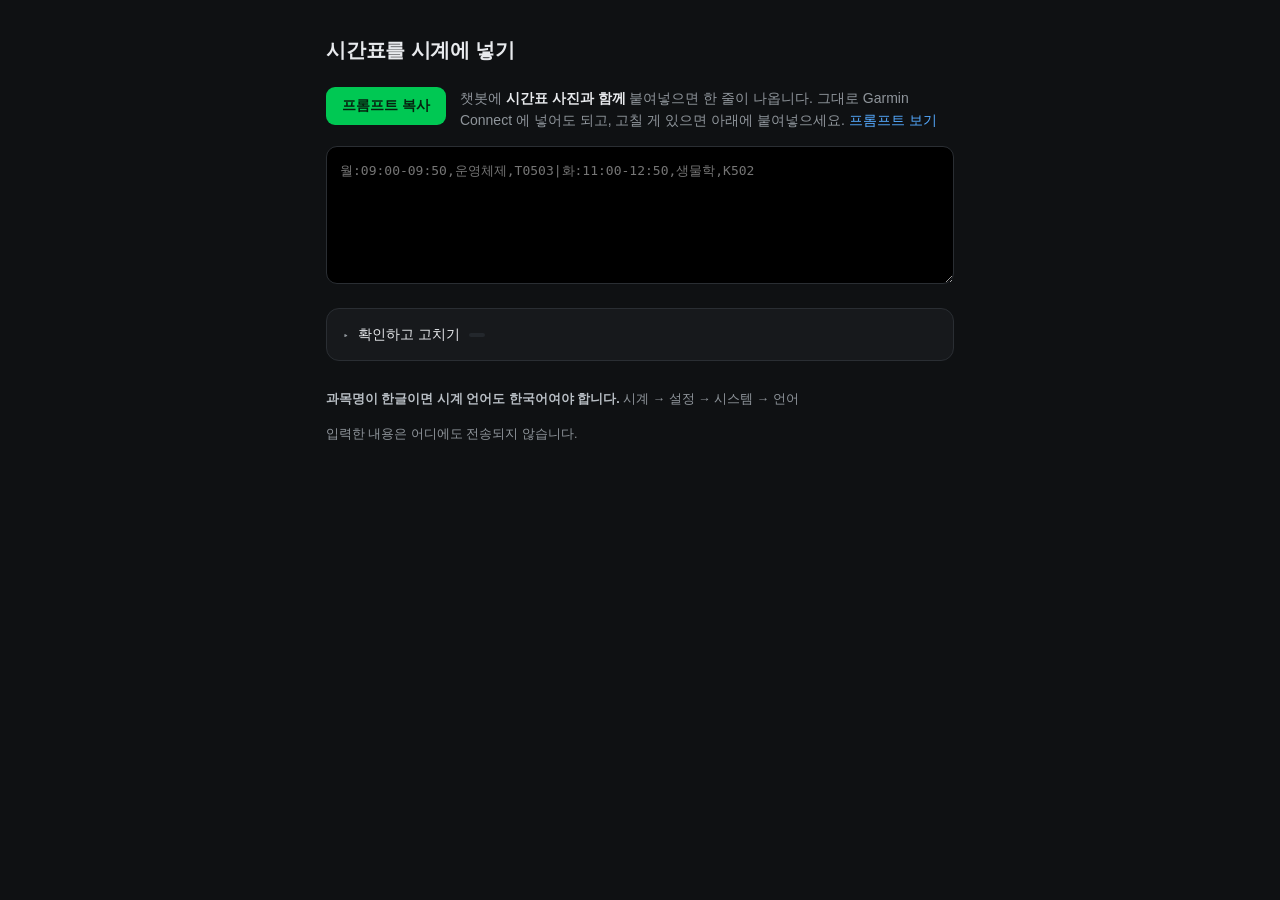
==== docs/index.html @ bea80589 "프롬프트가 복사용 한 줄만 내놓게 한다 확인용 블록을 뺀다. 두 벌을 내놓으면 어느 쪽을 복사할지 헷갈리고, 확인은 페이지에 붙여넣으면 표로 펼쳐지니 거기서 하면 된다.  한 줄만" ====
<!doctype html>
<html lang="ko">
<meta charset="utf-8">
<meta name="viewport" content="width=device-width,initial-scale=1">
<title>시간표 넣기 · Next Class</title>
<link rel="stylesheet" href="style.css">

<h1>시간표를 시계에 넣기</h1>

<div class="lead">
  <button id="copyPrompt" class="btn primary">프롬프트 복사</button>
  <p>챗봇에 <b>시간표 사진과 함께</b> 붙여넣으면 한 줄이 나옵니다.
    그대로 Garmin Connect 에 넣어도 되고, 고칠 게 있으면 아래에 붙여넣으세요.
    <a href="#" id="showPrompt" class="lnk">프롬프트 보기</a></p>
</div>

<pre id="prompt" class="prompt" hidden>불러오는 중…</pre>

<textarea id="paste" rows="5" placeholder="월:09:00-09:50,운영체제,T0503|화:11:00-12:50,생물학,K502"></textarea>

<div id="result" hidden>
  <div class="card">
    <div class="cardhead">
      <b>Garmin Connect → Next Class → 설정 → 한 번에 입력</b>
      <span id="len" class="len"></span>
    </div>
    <code id="week" class="val"></code>
    <button id="copyWeek" class="btn primary wide">복사</button>
  </div>
  <div id="notice" class="notice"></div>
</div>

<details class="fold" id="editor">
  <summary>확인하고 고치기 <span id="editBadge" class="badge"></span></summary>

  <div id="tabs" class="tabs"></div>
  <div class="edit">
    <div class="table">
      <div id="rows"></div>
      <button id="add" class="btn ghost wide">+ 수업 추가</button>
    </div>
    <div class="side">
      <div class="watch"><div id="preview" class="screen"></div></div>
      <p class="cap">시계에서 보이는 모습 (근사)</p>
    </div>
  </div>

  <details class="fold sub">
    <summary>요일별로 나눠 넣기</summary>
    <p class="hint">전체 칸이 길어서 안 들어갈 때만. <span class="dim">전체 칸을 비워야 적용됩니다.</span></p>
    <div id="out" class="out"></div>
  </details>

  <button id="clear" class="btn ghost">전부 지우기</button>
</details>

<footer>
  <p><b>과목명이 한글이면 시계 언어도 한국어여야 합니다.</b> 시계 → 설정 → 시스템 → 언어</p>
  <p class="dim">입력한 내용은 어디에도 전송되지 않습니다.</p>
</footer>

<script src="app.js"></script>
---- docs/style.css ----
:root{
  --bg:#0f1113; --panel:#17191c; --line:#2a2e33; --fg:#e8eaed; --dim:#8f959b;
  --accent:#00c853; --accent2:#55aaff; --warn:#ffab00; --bad:#ff5252;
}
*{box-sizing:border-box}
body{margin:0 auto;max-width:660px;background:var(--bg);color:var(--fg);
  font:15px/1.65 -apple-system,BlinkMacSystemFont,"Apple SD Gothic Neo",sans-serif;
  padding:34px 16px 60px}
h1{font-size:20px;margin:0 0 20px;letter-spacing:-.2px}
b{font-weight:600}
.dim{color:var(--dim)}
.sm{font-size:13px}
.hint{color:var(--dim);font-size:13.5px;margin:0 0 12px}
.lnk{color:var(--accent2);text-decoration:none;font-size:13.5px;white-space:nowrap}

.lead{display:flex;gap:14px;align-items:flex-start;margin-bottom:14px}
.lead p{margin:0;font-size:14px;color:var(--dim);line-height:1.6}
.lead b{color:var(--fg)}

.btn{background:#23272c;color:var(--fg);border:1px solid var(--line);border-radius:9px;
  padding:9px 15px;font-size:14px;cursor:pointer;font-family:inherit;white-space:nowrap}
.btn:hover{background:#2b3036}
.btn.primary{background:var(--accent);color:#06210f;border-color:transparent;font-weight:600}
.btn.primary:hover{filter:brightness(1.08)}
.btn.ghost{background:transparent;color:var(--dim)}
.btn.wide{width:100%;margin-top:10px}
.btn.done{background:var(--accent2);color:#04121f}

.prompt{background:#000;border:1px solid var(--line);border-radius:10px;padding:14px;
  font-size:12px;line-height:1.6;white-space:pre-wrap;color:#c3c8cd;margin:0 0 12px;
  max-height:260px;overflow:auto}
textarea{width:100%;background:#000;color:var(--fg);border:1px solid var(--line);
  border-radius:11px;padding:13px;font:13px/1.7 ui-monospace,SFMono-Regular,Menlo,monospace;
  resize:vertical}
textarea:focus{outline:none;border-color:#3d444c}

.card{background:var(--panel);border:1px solid var(--line);border-radius:13px;
  padding:16px;margin-top:16px}
.cardhead{display:flex;justify-content:space-between;align-items:baseline;gap:10px;
  margin-bottom:10px;font-size:13.5px}
.len{color:var(--dim);font-size:12px;flex-shrink:0}
.len.bad{color:var(--bad)}
.val{display:block;background:#000;border-radius:9px;padding:12px;font-size:12px;
  line-height:1.75;word-break:break-all;color:#cfd4d9;
  font-family:ui-monospace,SFMono-Regular,Menlo,monospace;max-height:150px;overflow:auto}

.notice{margin-top:12px;font-size:13.5px;line-height:1.7}
.notice.warn{color:var(--warn)}
.notice.bad{color:var(--bad)}

.fold{margin-top:16px;border:1px solid var(--line);border-radius:13px;
  background:var(--panel);padding:0 16px}
.fold[open]{padding-bottom:16px}
.fold>summary{cursor:pointer;padding:14px 0;font-size:14px;list-style:none;
  display:flex;align-items:center;gap:9px}
.fold>summary::-webkit-details-marker{display:none}
.fold>summary::before{content:'▸';color:var(--dim);font-size:11px;transition:transform .15s}
.fold[open]>summary::before{transform:rotate(90deg)}
.fold.sub{background:transparent;border-color:#22262b;margin-top:14px}
.badge{background:#23272c;color:var(--dim);font-size:11px;padding:2px 8px;border-radius:999px}

.tabs{display:flex;gap:5px;margin-bottom:13px;flex-wrap:wrap}
.tab{background:transparent;border:1px solid var(--line);color:var(--dim);border-radius:9px;
  width:44px;height:38px;cursor:pointer;font-family:inherit;font-size:14px;position:relative}
.tab.on{background:var(--accent2);color:#04121f;border-color:transparent;font-weight:700}
.tab .cnt{position:absolute;top:2px;right:5px;font-size:9px;opacity:.85}

.edit{display:flex;gap:18px;align-items:flex-start}
.table{flex:1;min-width:0}
.row{display:flex;gap:6px;align-items:center;margin-bottom:6px}
.row input{background:#000;border:1px solid var(--line);border-radius:8px;color:var(--fg);
  padding:8px;font-size:13.5px;font-family:inherit;min-width:0}
.row input:focus{outline:none;border-color:#3d444c}
.row .t{width:64px;text-align:center;font-variant-numeric:tabular-nums}
.row .n{flex:1}
.row .p{width:80px}
.row input.err{border-color:var(--bad)}
.dash{color:var(--dim);font-size:12px}
.del{background:transparent;border:0;color:var(--dim);font-size:18px;cursor:pointer;padding:0 4px}
.del:hover{color:var(--bad)}
.empty{color:var(--dim);font-size:13.5px;margin:4px 0}

.side{width:168px;flex-shrink:0;text-align:center}
.watch{width:160px;height:160px;border-radius:50%;background:#000;border:5px solid #22262b;
  display:grid;place-items:center;margin:0 auto}
.screen{width:132px;line-height:1.25}
.pv-label{color:var(--accent2);font-size:9.5px;letter-spacing:.5px;margin-bottom:5px}
.pv-title{font-size:19px;font-weight:600;margin-bottom:4px}
.pv-title.two{font-size:15px}
.pv-time{font-size:13.5px;font-variant-numeric:tabular-nums}
.pv-place{font-size:11px;color:#a9adb2;margin-top:2px}
.pv-done{color:var(--warn);font-size:14px}
.cap{color:var(--dim);font-size:11px;margin:8px 0 0}

.orow{display:flex;align-items:center;gap:9px;padding:7px 0}
.oday{width:20px;flex-shrink:0;font-size:13px;color:var(--dim)}
.oval{flex:1;min-width:0;font-size:11.5px;background:#000;padding:7px 9px;border-radius:7px;
  word-break:break-all;font-family:ui-monospace,SFMono-Regular,Menlo,monospace;color:#c3c8cd}
.oval.none{color:#4a4f55}
.copy{background:#23272c;border:1px solid var(--line);color:var(--fg);border-radius:7px;
  padding:6px 11px;font-size:12.5px;cursor:pointer;flex-shrink:0;font-family:inherit}
.copy.done{background:var(--accent2);color:#04121f;border-color:transparent}
.copy:disabled{opacity:.3;cursor:default}

footer{margin-top:28px;font-size:12.5px;color:var(--dim);line-height:1.75}
footer b{color:#b9bfc5}

@media (max-width:600px){
  .lead{flex-direction:column;gap:10px}
  .lead .btn{width:100%}
  .edit{flex-direction:column}
  .side{width:100%;order:-1}
  .row{flex-wrap:wrap}
  .row .n{flex:1 1 100%;order:3}
  .row .p{flex:1;order:4;width:auto}
}
.row input.unsure{border-color:var(--warn);background:#1a1408}
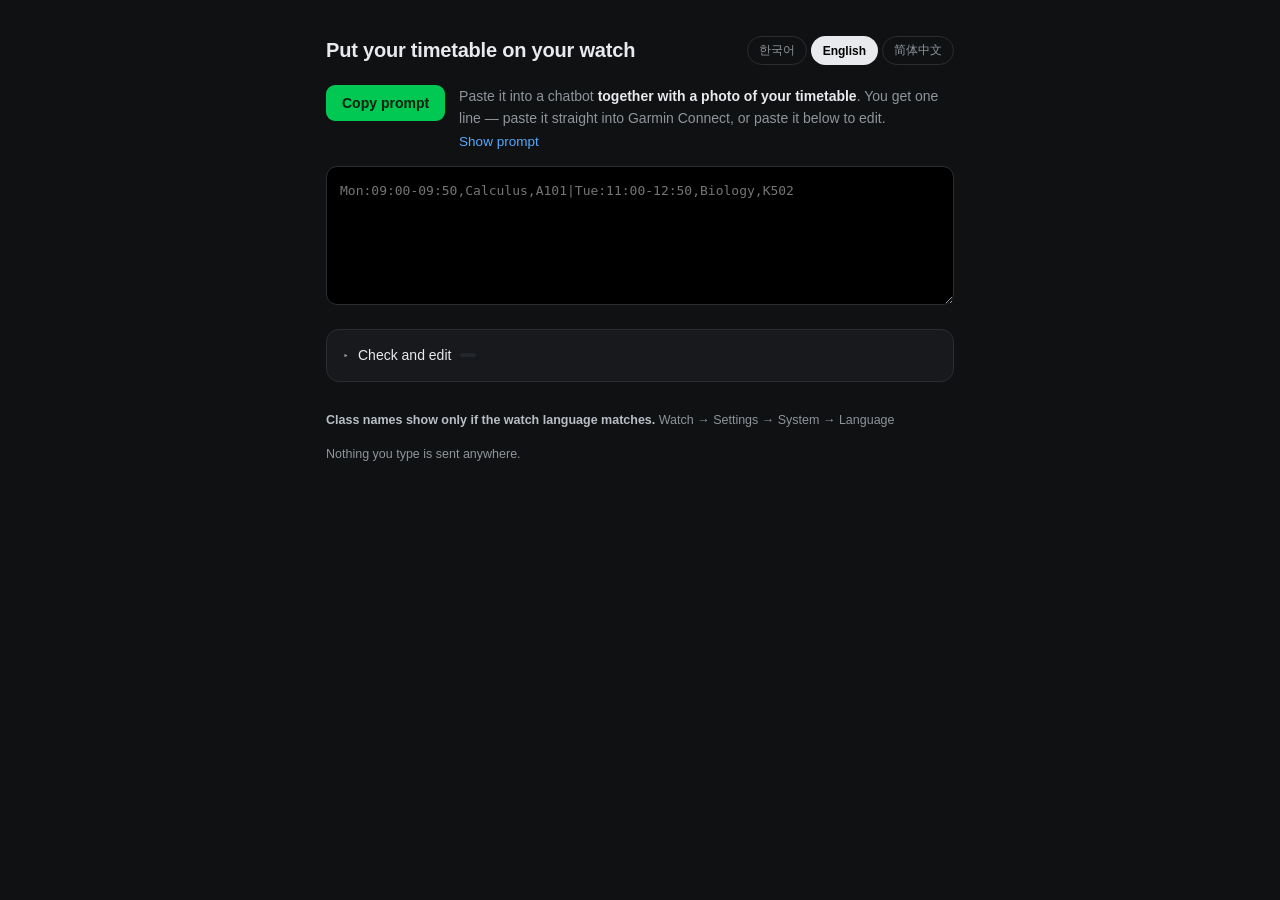
==== commit 449834c9: "입력 도구에 언어 선택을 넣는다 — 한국어·영어·중국어 간체 중국어판 요청이 들어와 앱에 간체를 넣었는데, QR 로 오는 페이지는 한국어뿐이라 중국 사용자가 한국어 화면을 만나게 " ====
--- a/docs/index.html
+++ b/docs/index.html
@@ -2,61 +2,69 @@
 <html lang="ko">
 <meta charset="utf-8">
 <meta name="viewport" content="width=device-width,initial-scale=1">
-<title>시간표 넣기 · Next Class</title>
+<title>Next Class</title>
 <link rel="stylesheet" href="style.css">
 
-<h1>시간표를 시계에 넣기</h1>
+<div class="top">
+  <h1 data-t="title">시간표를 시계에 넣기</h1>
+  <div class="langs">
+    <button class="lang" data-lang="ko">한국어</button>
+    <button class="lang" data-lang="en">English</button>
+    <button class="lang" data-lang="zh">简体中文</button>
+  </div>
+</div>
 
 <div class="lead">
-  <button id="copyPrompt" class="btn primary">프롬프트 복사</button>
-  <p>챗봇에 <b>시간표 사진과 함께</b> 붙여넣으면 한 줄이 나옵니다.
-    그대로 Garmin Connect 에 넣어도 되고, 고칠 게 있으면 아래에 붙여넣으세요.
-    <a href="#" id="showPrompt" class="lnk">프롬프트 보기</a></p>
+  <button id="copyPrompt" class="btn primary" data-t="copyPrompt">프롬프트 복사</button>
+  <p><span data-t="lead1">챗봇에 <b>시간표 사진과 함께</b> 붙여넣으면 한 줄이 나옵니다.
+    그대로 Garmin Connect 에 넣어도 되고, 고칠 게 있으면 아래에 붙여넣으세요.</span>
+    <a href="#" id="showPrompt" class="lnk" data-t="showPrompt">프롬프트 보기</a></p>
 </div>
 
-<pre id="prompt" class="prompt" hidden>불러오는 중…</pre>
+<pre id="prompt" class="prompt" hidden>…</pre>
 
-<textarea id="paste" rows="5" placeholder="월:09:00-09:50,운영체제,T0503|화:11:00-12:50,생물학,K502"></textarea>
+<textarea id="paste" rows="5"></textarea>
 
 <div id="result" hidden>
   <div class="card">
     <div class="cardhead">
-      <b>Garmin Connect → Next Class → 설정 → 한 번에 입력</b>
+      <b data-t="where">Garmin Connect → Next Class → 설정 → 한 번에 입력</b>
       <span id="len" class="len"></span>
     </div>
     <code id="week" class="val"></code>
-    <button id="copyWeek" class="btn primary wide">복사</button>
+    <button id="copyWeek" class="btn primary wide" data-t="copy">복사</button>
   </div>
   <div id="notice" class="notice"></div>
 </div>
 
 <details class="fold" id="editor">
-  <summary>확인하고 고치기 <span id="editBadge" class="badge"></span></summary>
+  <summary><span data-t="edit">확인하고 고치기</span> <span id="editBadge" class="badge"></span></summary>
 
   <div id="tabs" class="tabs"></div>
   <div class="edit">
     <div class="table">
       <div id="rows"></div>
-      <button id="add" class="btn ghost wide">+ 수업 추가</button>
+      <button id="add" class="btn ghost wide" data-t="add">+ 수업 추가</button>
     </div>
     <div class="side">
       <div class="watch"><div id="preview" class="screen"></div></div>
-      <p class="cap">시계에서 보이는 모습 (근사)</p>
+      <p class="cap" data-t="cap">시계에서 보이는 모습 (근사)</p>
     </div>
   </div>
 
   <details class="fold sub">
-    <summary>요일별로 나눠 넣기</summary>
-    <p class="hint">전체 칸이 길어서 안 들어갈 때만. <span class="dim">전체 칸을 비워야 적용됩니다.</span></p>
+    <summary data-t="byday">요일별로 나눠 넣기</summary>
+    <p class="hint" data-t="bydayHint">전체 칸이 길어서 안 들어갈 때만.</p>
     <div id="out" class="out"></div>
   </details>
 
-  <button id="clear" class="btn ghost">전부 지우기</button>
+  <button id="clear" class="btn ghost" data-t="clear">전부 지우기</button>
 </details>
 
 <footer>
-  <p><b>과목명이 한글이면 시계 언어도 한국어여야 합니다.</b> 시계 → 설정 → 시스템 → 언어</p>
-  <p class="dim">입력한 내용은 어디에도 전송되지 않습니다.</p>
+  <p data-t="foot1"><b>과목명이 한글이면 시계 언어도 한국어여야 합니다.</b> 시계 → 설정 → 시스템 → 언어</p>
+  <p class="dim" data-t="foot2">입력한 내용은 어디에도 전송되지 않습니다.</p>
 </footer>
 
+<script src="i18n.js"></script>
 <script src="app.js"></script>
--- a/docs/style.css
+++ b/docs/style.css
@@ -115,3 +115,9 @@
   .row .p{flex:1;order:4;width:auto}
 }
 .row input.unsure{border-color:var(--warn);background:#1a1408}
+
+.top{display:flex;justify-content:space-between;align-items:center;gap:12px;flex-wrap:wrap;margin-bottom:18px}
+.top h1{margin:0}
+.langs{display:flex;gap:4px}
+.lang{background:transparent;border:1px solid var(--line);color:var(--dim);border-radius:999px;padding:5px 11px;font-size:12px;cursor:pointer;font-family:inherit}
+.lang.on{background:var(--fg);color:#000;border-color:transparent;font-weight:600}
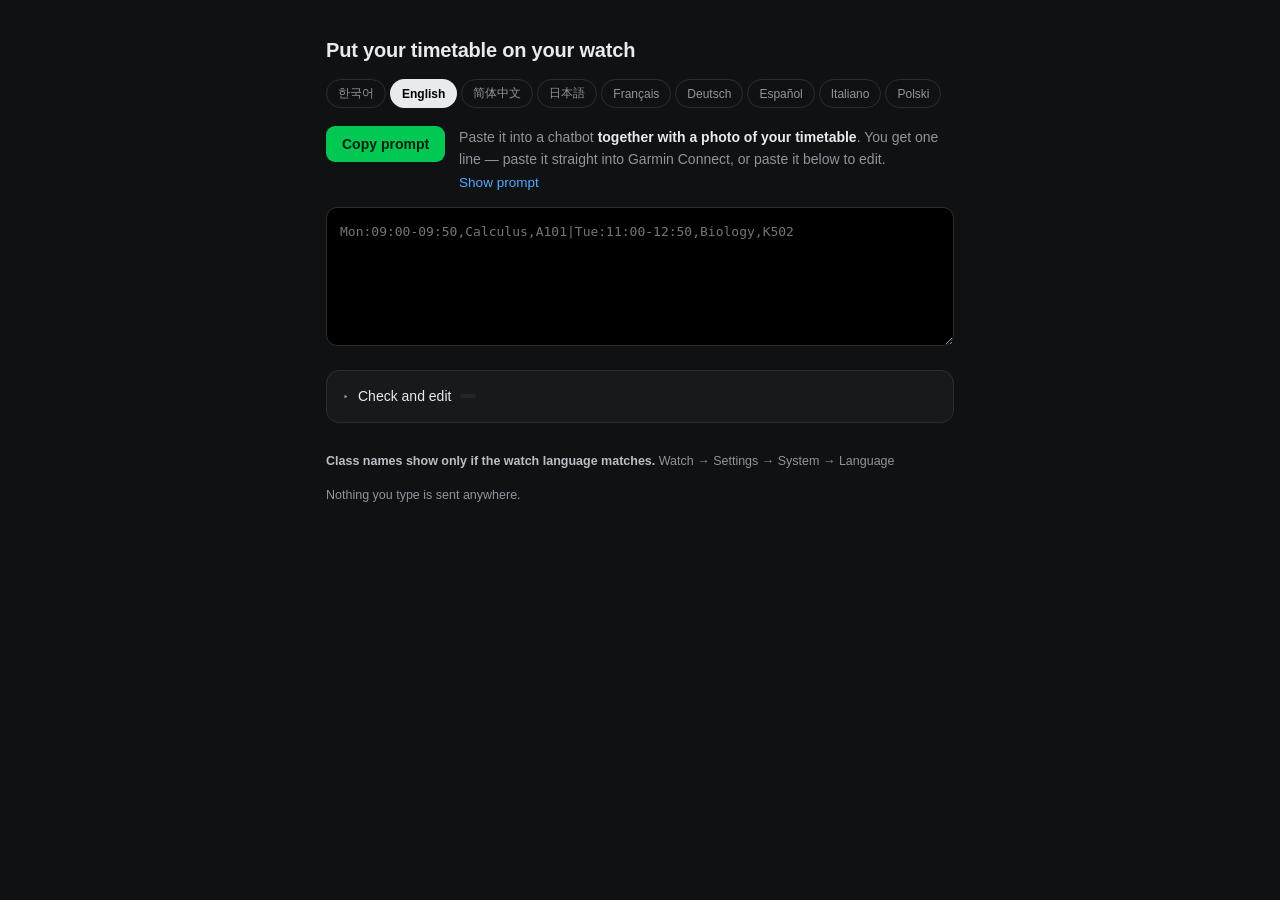
==== commit 931b21da: "여섯 언어를 추가한다 — 일본어·프랑스어·독일어·스페인어·이탈리아어·폴란드어 중국어 때도 그랬듯 "언어가 없어서 못 쓰겠다" 는 피드백이 반복해서 들어온다. Garmin 주요 시장" ====
--- a/docs/index.html
+++ b/docs/index.html
@@ -11,6 +11,12 @@
     <button class="lang" data-lang="ko">한국어</button>
     <button class="lang" data-lang="en">English</button>
     <button class="lang" data-lang="zh">简体中文</button>
+    <button class="lang" data-lang="ja">日本語</button>
+    <button class="lang" data-lang="fr">Français</button>
+    <button class="lang" data-lang="de">Deutsch</button>
+    <button class="lang" data-lang="es">Español</button>
+    <button class="lang" data-lang="it">Italiano</button>
+    <button class="lang" data-lang="pl">Polski</button>
   </div>
 </div>
 
--- a/docs/style.css
+++ b/docs/style.css
@@ -118,6 +118,6 @@
 
 .top{display:flex;justify-content:space-between;align-items:center;gap:12px;flex-wrap:wrap;margin-bottom:18px}
 .top h1{margin:0}
-.langs{display:flex;gap:4px}
+.langs{display:flex;flex-wrap:wrap;gap:4px}
 .lang{background:transparent;border:1px solid var(--line);color:var(--dim);border-radius:999px;padding:5px 11px;font-size:12px;cursor:pointer;font-family:inherit}
 .lang.on{background:var(--fg);color:#000;border-color:transparent;font-weight:600}
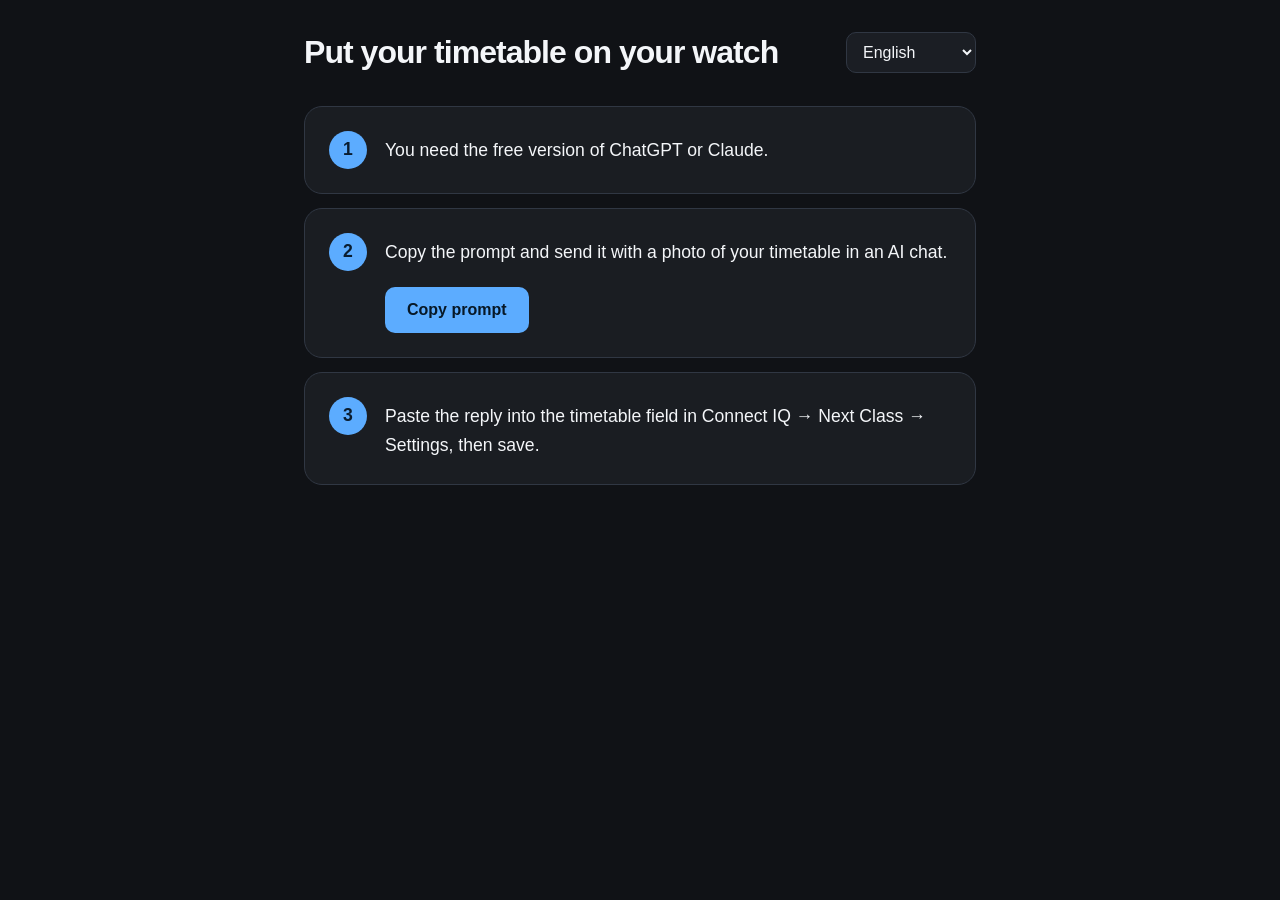
==== commit b0415510: "Simplify website to three setup steps" ====
--- a/docs/index.html
+++ b/docs/index.html
@@ -1,76 +1,49 @@
 <!doctype html>
 <html lang="ko">
-<meta charset="utf-8">
-<meta name="viewport" content="width=device-width,initial-scale=1">
-<title>Next Class</title>
-<link rel="stylesheet" href="style.css">
+<head>
+  <meta charset="utf-8">
+  <meta name="viewport" content="width=device-width,initial-scale=1">
+  <meta name="theme-color" content="#101216">
+  <title>Next Class</title>
+  <link rel="stylesheet" href="style.css?v=1.2.0">
+</head>
+<body>
+  <header>
+    <h1 data-t="title">시간표를 시계에 넣기</h1>
+    <select id="langSelect" aria-label="Language">
+      <option value="ko">한국어</option>
+      <option value="en">English</option>
+      <option value="zh">简体中文</option>
+      <option value="ja">日本語</option>
+      <option value="fr">Français</option>
+      <option value="de">Deutsch</option>
+      <option value="es">Español</option>
+      <option value="it">Italiano</option>
+      <option value="pl">Polski</option>
+    </select>
+  </header>
 
-<div class="top">
-  <h1 data-t="title">시간표를 시계에 넣기</h1>
-  <div class="langs">
-    <button class="lang" data-lang="ko">한국어</button>
-    <button class="lang" data-lang="en">English</button>
-    <button class="lang" data-lang="zh">简体中文</button>
-    <button class="lang" data-lang="ja">日本語</button>
-    <button class="lang" data-lang="fr">Français</button>
-    <button class="lang" data-lang="de">Deutsch</button>
-    <button class="lang" data-lang="es">Español</button>
-    <button class="lang" data-lang="it">Italiano</button>
-    <button class="lang" data-lang="pl">Polski</button>
-  </div>
-</div>
+  <main>
+    <section class="step">
+      <span class="number" aria-hidden="true">1</span>
+      <p data-t="step1">ChatGPT 또는 Claude 무료 버전이 필요합니다.</p>
+    </section>
+    <section class="step">
+      <span class="number" aria-hidden="true">2</span>
+      <div>
+        <p data-t="step2">프롬프트를 복사해 AI 채팅방에 시간표 사진과 함께 보내세요.</p>
+        <button id="copyPrompt" type="button" disabled data-t="copyPrompt">프롬프트 복사</button>
+        <p id="status" class="status" role="status" aria-live="polite"></p>
+        <textarea id="promptFallback" class="fallback" readonly hidden></textarea>
+      </div>
+    </section>
+    <section class="step">
+      <span class="number" aria-hidden="true">3</span>
+      <p data-t="step3">받은 답변을 Connect IQ 앱 → Next Class → 설정의 시간표 입력칸에 붙여넣고 저장하세요.</p>
+    </section>
+  </main>
 
-<div class="lead">
-  <button id="copyPrompt" class="btn primary" data-t="copyPrompt">프롬프트 복사</button>
-  <p><span data-t="lead1">챗봇에 <b>시간표 사진과 함께</b> 붙여넣으면 한 줄이 나옵니다.
-    그대로 Garmin Connect 에 넣어도 되고, 고칠 게 있으면 아래에 붙여넣으세요.</span>
-    <a href="#" id="showPrompt" class="lnk" data-t="showPrompt">프롬프트 보기</a></p>
-</div>
-
-<pre id="prompt" class="prompt" hidden>…</pre>
-
-<textarea id="paste" rows="5"></textarea>
-
-<div id="result" hidden>
-  <div class="card">
-    <div class="cardhead">
-      <b data-t="where">Garmin Connect → Next Class → 설정 → 한 번에 입력</b>
-      <span id="len" class="len"></span>
-    </div>
-    <code id="week" class="val"></code>
-    <button id="copyWeek" class="btn primary wide" data-t="copy">복사</button>
-  </div>
-  <div id="notice" class="notice"></div>
-</div>
-
-<details class="fold" id="editor">
-  <summary><span data-t="edit">확인하고 고치기</span> <span id="editBadge" class="badge"></span></summary>
-
-  <div id="tabs" class="tabs"></div>
-  <div class="edit">
-    <div class="table">
-      <div id="rows"></div>
-      <button id="add" class="btn ghost wide" data-t="add">+ 수업 추가</button>
-    </div>
-    <div class="side">
-      <div class="watch"><div id="preview" class="screen"></div></div>
-      <p class="cap" data-t="cap">시계에서 보이는 모습 (근사)</p>
-    </div>
-  </div>
-
-  <details class="fold sub">
-    <summary data-t="byday">요일별로 나눠 넣기</summary>
-    <p class="hint" data-t="bydayHint">전체 칸이 길어서 안 들어갈 때만.</p>
-    <div id="out" class="out"></div>
-  </details>
-
-  <button id="clear" class="btn ghost" data-t="clear">전부 지우기</button>
-</details>
-
-<footer>
-  <p data-t="foot1"><b>과목명이 한글이면 시계 언어도 한국어여야 합니다.</b> 시계 → 설정 → 시스템 → 언어</p>
-  <p class="dim" data-t="foot2">입력한 내용은 어디에도 전송되지 않습니다.</p>
-</footer>
-
-<script src="i18n.js"></script>
-<script src="app.js"></script>
+  <script src="i18n.js?v=1.2.0"></script>
+  <script src="app.js?v=1.2.0"></script>
+</body>
+</html>
--- a/docs/style.css
+++ b/docs/style.css
@@ -1,123 +1,26 @@
-:root{
-  --bg:#0f1113; --panel:#17191c; --line:#2a2e33; --fg:#e8eaed; --dim:#8f959b;
-  --accent:#00c853; --accent2:#55aaff; --warn:#ffab00; --bad:#ff5252;
+:root { color-scheme: dark; font-family: -apple-system, BlinkMacSystemFont, "Segoe UI", sans-serif; }
+* { box-sizing: border-box; }
+body { max-width: 720px; margin: 0 auto; padding: 32px 24px 64px; background: #101216; color: #f4f6f9; }
+header { display: flex; align-items: center; justify-content: space-between; gap: 20px; margin-bottom: 32px; }
+h1 { margin: 0; font-size: clamp(1.35rem, 4vw, 2rem); line-height: 1.3; letter-spacing: -.03em; }
+select { flex: none; max-width: 130px; padding: 10px 32px 10px 12px; border: 1px solid #303743; border-radius: 10px; background: #1b1e24; color: inherit; font: inherit; }
+main { display: grid; gap: 14px; }
+.step { display: grid; grid-template-columns: 38px minmax(0, 1fr); align-items: start; gap: 18px; padding: 24px; border: 1px solid #303743; border-radius: 18px; background: #1a1d22; }
+.number { display: grid; place-items: center; width: 38px; height: 38px; border-radius: 50%; background: #5cacff; color: #0a1d30; font-size: 1.1rem; font-weight: 800; }
+p { margin: 5px 0 0; font-size: 1.1rem; line-height: 1.65; word-break: keep-all; }
+button { margin-top: 20px; padding: 14px 22px; border: 0; border-radius: 10px; background: #5cacff; color: #071827; font: inherit; font-weight: 750; cursor: pointer; }
+button:hover:not(:disabled) { background: #88c2ff; }
+button:disabled { opacity: .55; cursor: wait; }
+button:focus-visible, select:focus-visible, textarea:focus-visible { outline: 3px solid #a5d3ff; outline-offset: 3px; }
+.status:empty { display: none; }
+.status { margin-top: 12px; color: #a5d3ff; font-size: .95rem; }
+.fallback { display: block; width: 100%; min-height: 130px; margin-top: 12px; padding: 12px; border: 1px solid #627287; border-radius: 8px; background: #101216; color: inherit; font: .85rem/1.5 ui-monospace, monospace; }
+[hidden] { display: none !important; }
+@media (max-width: 560px) {
+  body { padding: 24px 16px 40px; }
+  header { align-items: start; margin-bottom: 24px; }
+  .step { padding: 20px 16px; gap: 14px; grid-template-columns: 34px minmax(0, 1fr); }
+  .number { width: 34px; height: 34px; }
+  p { font-size: 1rem; }
+  button { width: 100%; }
 }
-*{box-sizing:border-box}
-body{margin:0 auto;max-width:660px;background:var(--bg);color:var(--fg);
-  font:15px/1.65 -apple-system,BlinkMacSystemFont,"Apple SD Gothic Neo",sans-serif;
-  padding:34px 16px 60px}
-h1{font-size:20px;margin:0 0 20px;letter-spacing:-.2px}
-b{font-weight:600}
-.dim{color:var(--dim)}
-.sm{font-size:13px}
-.hint{color:var(--dim);font-size:13.5px;margin:0 0 12px}
-.lnk{color:var(--accent2);text-decoration:none;font-size:13.5px;white-space:nowrap}
-
-.lead{display:flex;gap:14px;align-items:flex-start;margin-bottom:14px}
-.lead p{margin:0;font-size:14px;color:var(--dim);line-height:1.6}
-.lead b{color:var(--fg)}
-
-.btn{background:#23272c;color:var(--fg);border:1px solid var(--line);border-radius:9px;
-  padding:9px 15px;font-size:14px;cursor:pointer;font-family:inherit;white-space:nowrap}
-.btn:hover{background:#2b3036}
-.btn.primary{background:var(--accent);color:#06210f;border-color:transparent;font-weight:600}
-.btn.primary:hover{filter:brightness(1.08)}
-.btn.ghost{background:transparent;color:var(--dim)}
-.btn.wide{width:100%;margin-top:10px}
-.btn.done{background:var(--accent2);color:#04121f}
-
-.prompt{background:#000;border:1px solid var(--line);border-radius:10px;padding:14px;
-  font-size:12px;line-height:1.6;white-space:pre-wrap;color:#c3c8cd;margin:0 0 12px;
-  max-height:260px;overflow:auto}
-textarea{width:100%;background:#000;color:var(--fg);border:1px solid var(--line);
-  border-radius:11px;padding:13px;font:13px/1.7 ui-monospace,SFMono-Regular,Menlo,monospace;
-  resize:vertical}
-textarea:focus{outline:none;border-color:#3d444c}
-
-.card{background:var(--panel);border:1px solid var(--line);border-radius:13px;
-  padding:16px;margin-top:16px}
-.cardhead{display:flex;justify-content:space-between;align-items:baseline;gap:10px;
-  margin-bottom:10px;font-size:13.5px}
-.len{color:var(--dim);font-size:12px;flex-shrink:0}
-.len.bad{color:var(--bad)}
-.val{display:block;background:#000;border-radius:9px;padding:12px;font-size:12px;
-  line-height:1.75;word-break:break-all;color:#cfd4d9;
-  font-family:ui-monospace,SFMono-Regular,Menlo,monospace;max-height:150px;overflow:auto}
-
-.notice{margin-top:12px;font-size:13.5px;line-height:1.7}
-.notice.warn{color:var(--warn)}
-.notice.bad{color:var(--bad)}
-
-.fold{margin-top:16px;border:1px solid var(--line);border-radius:13px;
-  background:var(--panel);padding:0 16px}
-.fold[open]{padding-bottom:16px}
-.fold>summary{cursor:pointer;padding:14px 0;font-size:14px;list-style:none;
-  display:flex;align-items:center;gap:9px}
-.fold>summary::-webkit-details-marker{display:none}
-.fold>summary::before{content:'▸';color:var(--dim);font-size:11px;transition:transform .15s}
-.fold[open]>summary::before{transform:rotate(90deg)}
-.fold.sub{background:transparent;border-color:#22262b;margin-top:14px}
-.badge{background:#23272c;color:var(--dim);font-size:11px;padding:2px 8px;border-radius:999px}
-
-.tabs{display:flex;gap:5px;margin-bottom:13px;flex-wrap:wrap}
-.tab{background:transparent;border:1px solid var(--line);color:var(--dim);border-radius:9px;
-  width:44px;height:38px;cursor:pointer;font-family:inherit;font-size:14px;position:relative}
-.tab.on{background:var(--accent2);color:#04121f;border-color:transparent;font-weight:700}
-.tab .cnt{position:absolute;top:2px;right:5px;font-size:9px;opacity:.85}
-
-.edit{display:flex;gap:18px;align-items:flex-start}
-.table{flex:1;min-width:0}
-.row{display:flex;gap:6px;align-items:center;margin-bottom:6px}
-.row input{background:#000;border:1px solid var(--line);border-radius:8px;color:var(--fg);
-  padding:8px;font-size:13.5px;font-family:inherit;min-width:0}
-.row input:focus{outline:none;border-color:#3d444c}
-.row .t{width:64px;text-align:center;font-variant-numeric:tabular-nums}
-.row .n{flex:1}
-.row .p{width:80px}
-.row input.err{border-color:var(--bad)}
-.dash{color:var(--dim);font-size:12px}
-.del{background:transparent;border:0;color:var(--dim);font-size:18px;cursor:pointer;padding:0 4px}
-.del:hover{color:var(--bad)}
-.empty{color:var(--dim);font-size:13.5px;margin:4px 0}
-
-.side{width:168px;flex-shrink:0;text-align:center}
-.watch{width:160px;height:160px;border-radius:50%;background:#000;border:5px solid #22262b;
-  display:grid;place-items:center;margin:0 auto}
-.screen{width:132px;line-height:1.25}
-.pv-label{color:var(--accent2);font-size:9.5px;letter-spacing:.5px;margin-bottom:5px}
-.pv-title{font-size:19px;font-weight:600;margin-bottom:4px}
-.pv-title.two{font-size:15px}
-.pv-time{font-size:13.5px;font-variant-numeric:tabular-nums}
-.pv-place{font-size:11px;color:#a9adb2;margin-top:2px}
-.pv-done{color:var(--warn);font-size:14px}
-.cap{color:var(--dim);font-size:11px;margin:8px 0 0}
-
-.orow{display:flex;align-items:center;gap:9px;padding:7px 0}
-.oday{width:20px;flex-shrink:0;font-size:13px;color:var(--dim)}
-.oval{flex:1;min-width:0;font-size:11.5px;background:#000;padding:7px 9px;border-radius:7px;
-  word-break:break-all;font-family:ui-monospace,SFMono-Regular,Menlo,monospace;color:#c3c8cd}
-.oval.none{color:#4a4f55}
-.copy{background:#23272c;border:1px solid var(--line);color:var(--fg);border-radius:7px;
-  padding:6px 11px;font-size:12.5px;cursor:pointer;flex-shrink:0;font-family:inherit}
-.copy.done{background:var(--accent2);color:#04121f;border-color:transparent}
-.copy:disabled{opacity:.3;cursor:default}
-
-footer{margin-top:28px;font-size:12.5px;color:var(--dim);line-height:1.75}
-footer b{color:#b9bfc5}
-
-@media (max-width:600px){
-  .lead{flex-direction:column;gap:10px}
-  .lead .btn{width:100%}
-  .edit{flex-direction:column}
-  .side{width:100%;order:-1}
-  .row{flex-wrap:wrap}
-  .row .n{flex:1 1 100%;order:3}
-  .row .p{flex:1;order:4;width:auto}
-}
-.row input.unsure{border-color:var(--warn);background:#1a1408}
-
-.top{display:flex;justify-content:space-between;align-items:center;gap:12px;flex-wrap:wrap;margin-bottom:18px}
-.top h1{margin:0}
-.langs{display:flex;flex-wrap:wrap;gap:4px}
-.lang{background:transparent;border:1px solid var(--line);color:var(--dim);border-radius:999px;padding:5px 11px;font-size:12px;cursor:pointer;font-family:inherit}
-.lang.on{background:var(--fg);color:#000;border-color:transparent;font-weight:600}
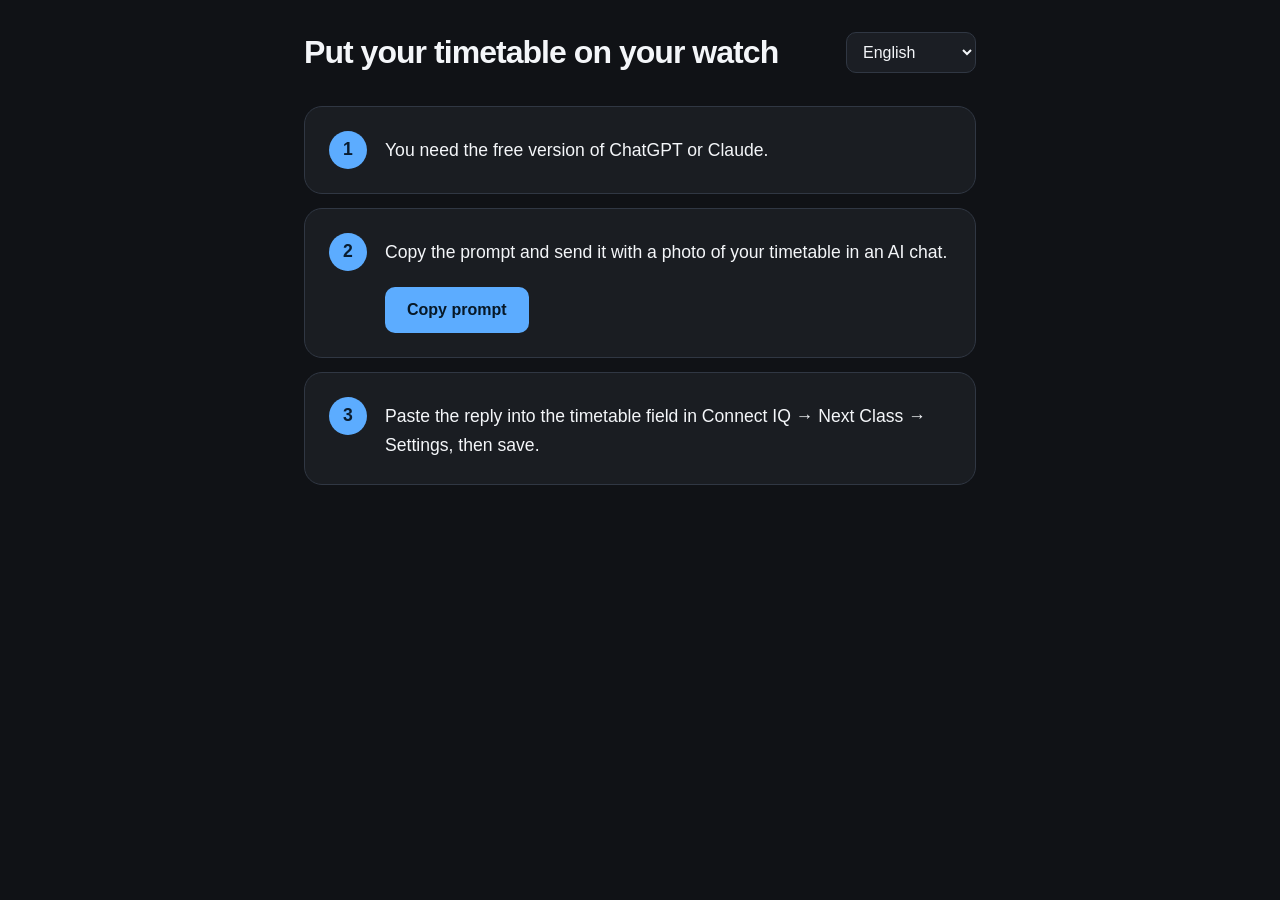
==== commit 4a2b6f53: "Default setup page to English on first visit" ====
--- a/docs/index.html
+++ b/docs/index.html
@@ -1,18 +1,18 @@
 <!doctype html>
-<html lang="ko">
+<html lang="en">
 <head>
   <meta charset="utf-8">
   <meta name="viewport" content="width=device-width,initial-scale=1">
   <meta name="theme-color" content="#101216">
   <title>Next Class</title>
-  <link rel="stylesheet" href="style.css?v=1.2.0">
+  <link rel="stylesheet" href="style.css?v=1.2.2">
 </head>
 <body>
   <header>
-    <h1 data-t="title">시간표를 시계에 넣기</h1>
+    <h1 data-t="title">Put your timetable on your watch</h1>
     <select id="langSelect" aria-label="Language">
       <option value="ko">한국어</option>
-      <option value="en">English</option>
+      <option value="en" selected>English</option>
       <option value="zh">简体中文</option>
       <option value="ja">日本語</option>
       <option value="fr">Français</option>
@@ -26,24 +26,24 @@
   <main>
     <section class="step">
       <span class="number" aria-hidden="true">1</span>
-      <p data-t="step1">ChatGPT 또는 Claude 무료 버전이 필요합니다.</p>
+      <p data-t="step1">You need the free version of ChatGPT or Claude.</p>
     </section>
     <section class="step">
       <span class="number" aria-hidden="true">2</span>
       <div>
-        <p data-t="step2">프롬프트를 복사해 AI 채팅방에 시간표 사진과 함께 보내세요.</p>
-        <button id="copyPrompt" type="button" disabled data-t="copyPrompt">프롬프트 복사</button>
+        <p data-t="step2">Copy the prompt and send it with a photo of your timetable in an AI chat.</p>
+        <button id="copyPrompt" type="button" disabled data-t="copyPrompt">Copy prompt</button>
         <p id="status" class="status" role="status" aria-live="polite"></p>
         <textarea id="promptFallback" class="fallback" readonly hidden></textarea>
       </div>
     </section>
     <section class="step">
       <span class="number" aria-hidden="true">3</span>
-      <p data-t="step3">받은 답변을 Connect IQ 앱 → Next Class → 설정의 시간표 입력칸에 붙여넣고 저장하세요.</p>
+      <p data-t="step3">Paste the reply into the timetable field in Connect IQ → Next Class → Settings, then save.</p>
     </section>
   </main>
 
-  <script src="i18n.js?v=1.2.0"></script>
-  <script src="app.js?v=1.2.0"></script>
+  <script src="i18n.js?v=1.2.2"></script>
+  <script src="app.js?v=1.2.2"></script>
 </body>
 </html>
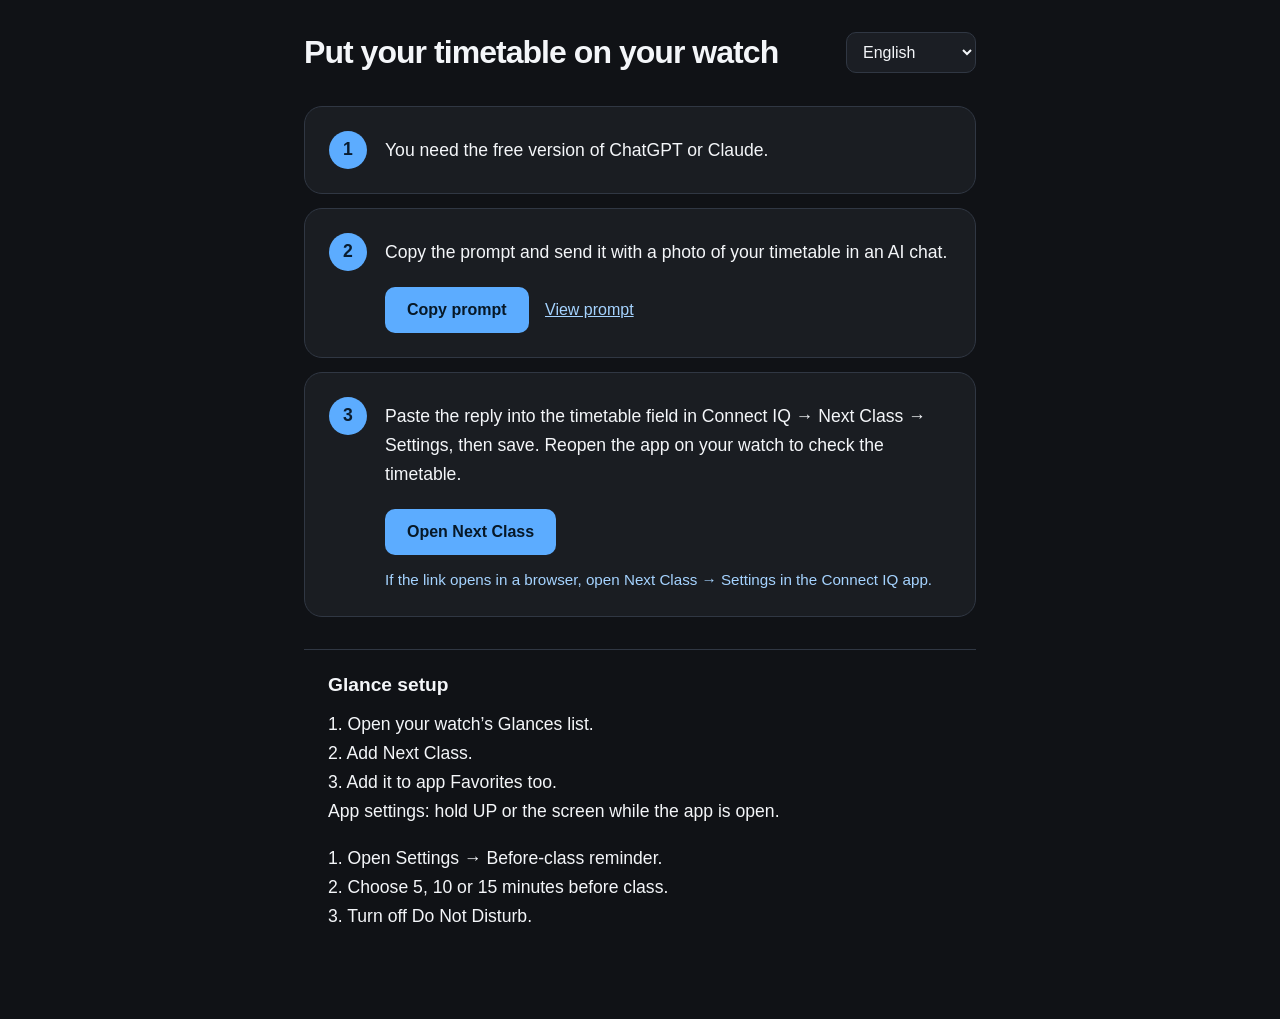
==== commit 930a0259: "Link setup guide to Next Class input and remove repeated instructions" ====
--- a/docs/index.html
+++ b/docs/index.html
@@ -5,7 +5,7 @@
   <meta name="viewport" content="width=device-width,initial-scale=1">
   <meta name="theme-color" content="#101216">
   <title>Next Class</title>
-  <link rel="stylesheet" href="style.css?v=1.2.2">
+  <link rel="stylesheet" href="style.css?v=1.4.1">
 </head>
 <body>
   <header>
@@ -28,22 +28,37 @@
       <span class="number" aria-hidden="true">1</span>
       <p data-t="step1">You need the free version of ChatGPT or Claude.</p>
     </section>
-    <section class="step">
+    <section class="step" id="prompt">
       <span class="number" aria-hidden="true">2</span>
       <div>
         <p data-t="step2">Copy the prompt and send it with a photo of your timetable in an AI chat.</p>
         <button id="copyPrompt" type="button" disabled data-t="copyPrompt">Copy prompt</button>
+        <a id="promptLink" class="text-link" href="prompt-en.txt" data-t="viewPrompt">View prompt</a>
         <p id="status" class="status" role="status" aria-live="polite"></p>
         <textarea id="promptFallback" class="fallback" readonly hidden></textarea>
       </div>
     </section>
-    <section class="step">
+    <section class="step" id="input">
       <span class="number" aria-hidden="true">3</span>
-      <p data-t="step3">Paste the reply into the timetable field in Connect IQ → Next Class → Settings, then save.</p>
+      <div>
+        <p data-t="step3">Paste the reply into the timetable field in Connect IQ → Next Class → Settings, then save. Reopen the app on your watch to check the timetable.</p>
+        <a id="openInput" class="action-link" href="https://apps.garmin.com/apps/b2f3cdb0-20f3-409f-ab2b-ff912a7a72c5" data-t="openInput">Open Next Class</a>
+        <p class="status" data-t="inputFallback">If the link opens in a browser, open Next Class → Settings in the Connect IQ app.</p>
+      </div>
+    </section>
+    <section class="watch-help">
+      <h2 data-t="watchTitle">Glance setup</h2>
+      <p data-t="watchAccess">1. Open your watch’s Glances list.
+2. Add Next Class.
+3. Add it to app Favorites too.
+App settings: hold UP or the screen while the app is open.</p>
+      <p data-t="watchAlerts">1. Open Settings → Before-class reminder.
+2. Choose 5, 10 or 15 minutes before class.
+3. Turn off Do Not Disturb.</p>
     </section>
   </main>
 
-  <script src="i18n.js?v=1.2.2"></script>
-  <script src="app.js?v=1.2.2"></script>
+  <script src="i18n.js?v=1.4.1"></script>
+  <script src="app.js?v=1.4.1"></script>
 </body>
 </html>
--- a/docs/style.css
+++ b/docs/style.css
@@ -10,6 +10,10 @@
 p { margin: 5px 0 0; font-size: 1.1rem; line-height: 1.65; word-break: keep-all; }
 button { margin-top: 20px; padding: 14px 22px; border: 0; border-radius: 10px; background: #5cacff; color: #071827; font: inherit; font-weight: 750; cursor: pointer; }
 button:hover:not(:disabled) { background: #88c2ff; }
+.action-link { display: inline-block; margin-top: 20px; padding: 14px 22px; border-radius: 10px; background: #5cacff; color: #071827; font-weight: 750; text-decoration: none; text-align: center; }
+.action-link:hover { background: #88c2ff; }
+.text-link { display: inline-block; margin: 16px 0 0 12px; color: #a5d3ff; }
+a:focus-visible { outline: 3px solid #a5d3ff; outline-offset: 3px; }
 button:disabled { opacity: .55; cursor: wait; }
 button:focus-visible, select:focus-visible, textarea:focus-visible { outline: 3px solid #a5d3ff; outline-offset: 3px; }
 .status:empty { display: none; }
@@ -22,5 +26,11 @@
   .step { padding: 20px 16px; gap: 14px; grid-template-columns: 34px minmax(0, 1fr); }
   .number { width: 34px; height: 34px; }
   p { font-size: 1rem; }
-  button { width: 100%; }
+  button, .action-link { width: 100%; }
 }
+
+.watch-help { padding: 24px; border-top: 1px solid #303743; margin-top: 18px; }
+.watch-help h2 { font-size: 1.2rem; margin: 0 0 14px; }
+.watch-help p + p { margin-top: 18px; }
+
+.watch-help p { white-space: pre-line; }
